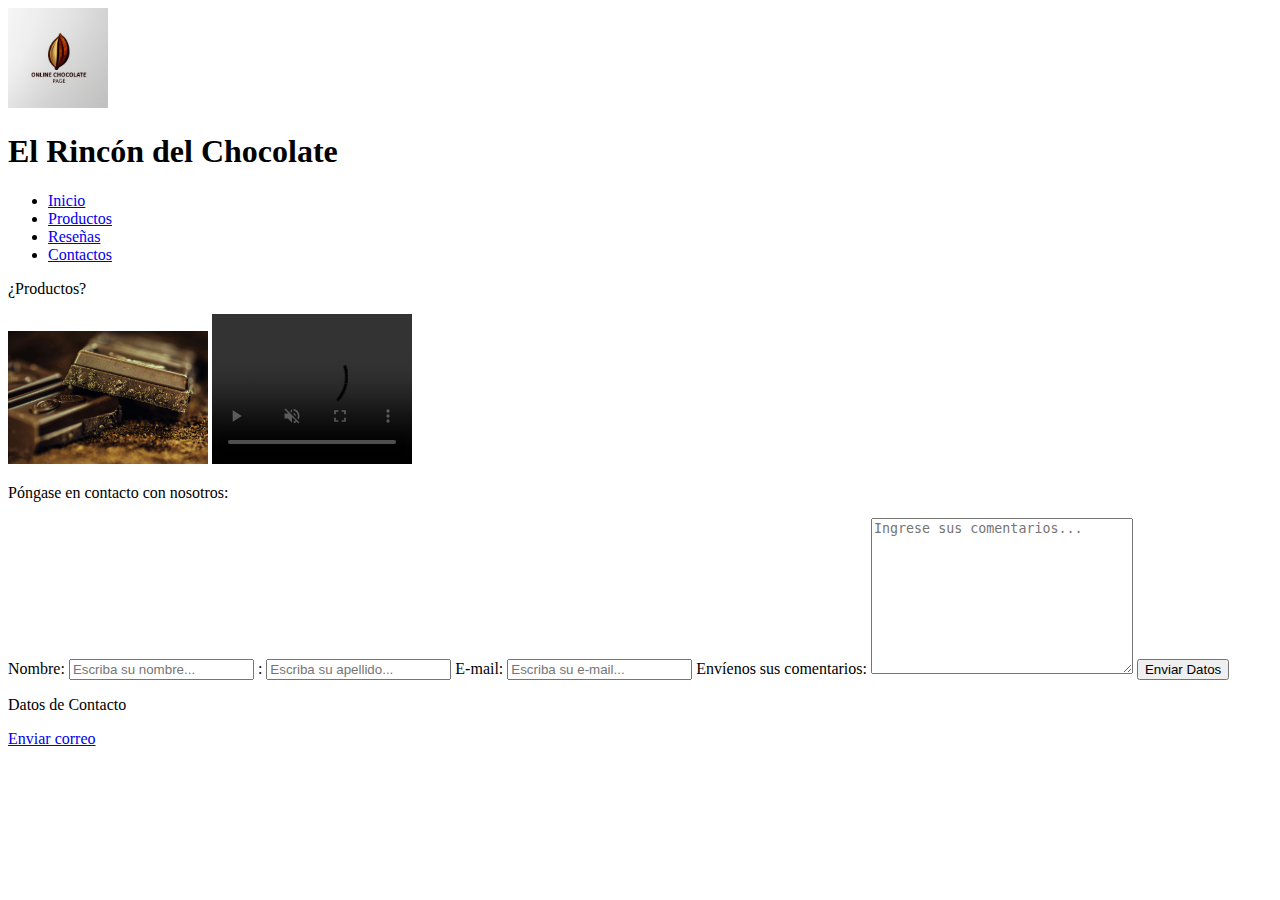
==== index.html @ e7f04e7f "Commint de Inicio en local" ====
<!DOCTYPE html>
<html lang="es">
	<head>
		<meta charset="UTF-8" />
		<meta name="viewport" content="width=device-width, initial-scale=1.0" />
        <meta http-equiv="X-UA-Compatible" content="ie=edge" />
		<title>El Rincón del Chocolate</title>
		<link rel="shortcut icon" href="img/favicon.ico" type="image/x-icon">
		<link rel="stylesheet" href="css/styles.css">
	</head>
	<body>
		<header>
			<img src="img/logo.png" class="logo" alt="nuestro_logo"/>
			<h1><strong>El Rincón del Chocolate</strong></h1>
		</header>
		<nav>
			<ul>
				<li><a href="index.html" target="_blank">Inicio</a></li>
				<li><a href="productos.html" target="_blank">Productos</a></li>
				<li><a href="reseñas.html" target="_blank">Reseñas</a></li>
				<li><a href="contacto.html" target="_blank">Contactos</a></li>
			</ul>
		</nav>
		<main>
			<section>
				<p>¿Productos?</p>
				<img src="img/producto01.jpg" class="img_producto" alt="producto01">
				<video class="video_inicio" src="https://videos.pexels.com/video-files/7012967/7012967-hd_1080_1350_25fps.mp4" alt="video_fabricación" controls autoplay loop muted preload></video>
			</section>
			<!-- Formularios -->
			<form action="" method="POST">
                <p>Póngase en contacto con nosotros:</p>
                <label for="nombre">Nombre:
                    <input id="nombre" name="nombre" type="text" placeholder="Escriba su nombre..."/>
                </label>
                <label for="apellido">:
                    <input id="apellido" name="apellido" type="text" placeholder="Escriba su apellido..."/>
                </label>
                <label for="email">E-mail:
                    <input id="email" name="email" type="email" placeholder="Escriba su e-mail..."/>
                </label>
                <label for="comentario">Envíenos sus comentarios:
                    <textarea name="comentario" id="comentario" cols="30" rows="10" placeholder="Ingrese sus comentarios..."></textarea>
                </label>
                <!--Botón de envío-->
                <input type="submit" value="Enviar Datos">
			</form>
		</main>
		<footer>
            <p>Datos de Contacto</p>
            <a href="mailto:info@ejemplo.com?subject=Contacto">Enviar correo</a>
		</footer>
	</body>
</html>
---- css/styles.css ----
* {

}

.logo {
    width: 100px;
}

.img_producto {
    width: 200px;
}

.video_inicio {
    width: 200px;
}
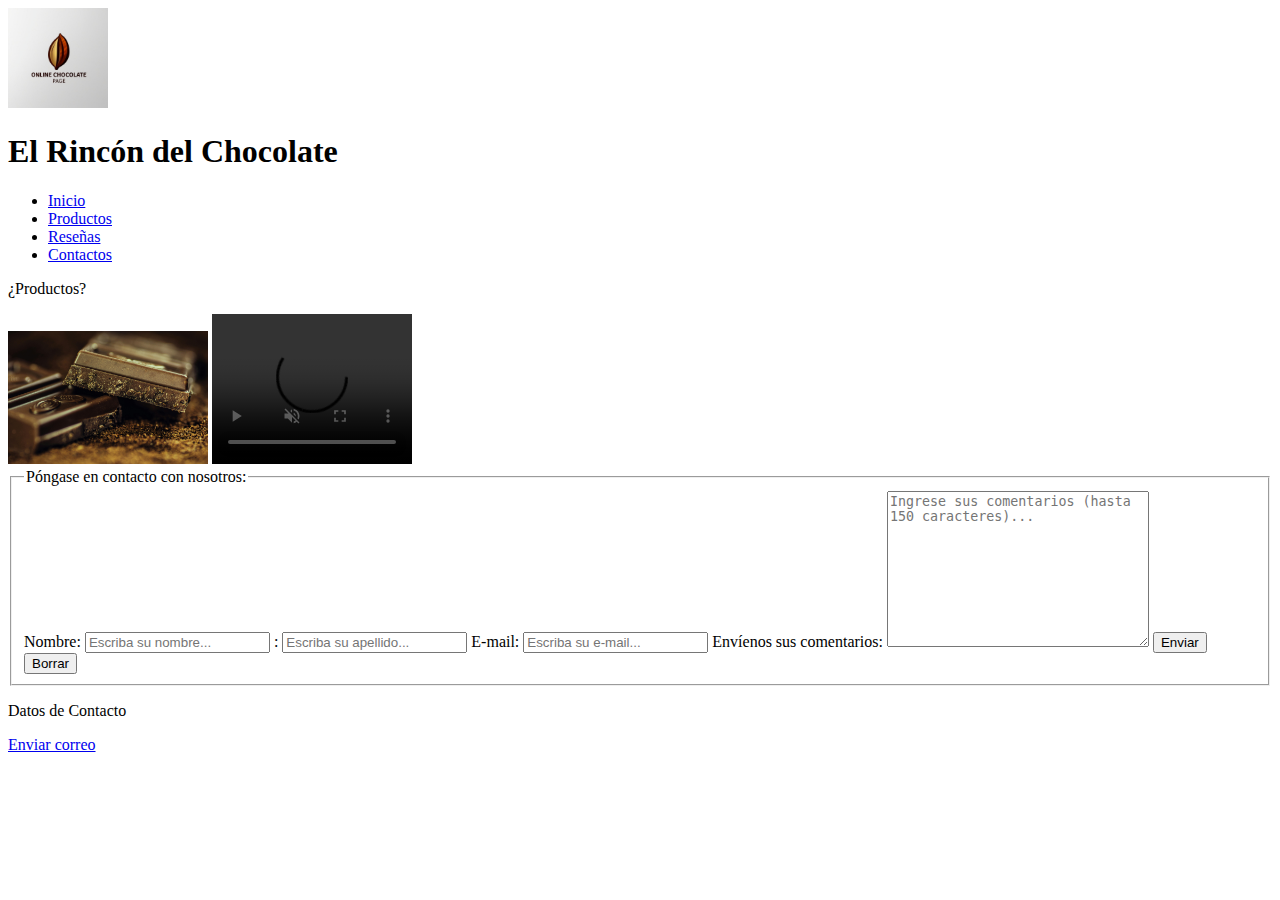
==== commit 30cd4e30: "Se modifico formulario agregando un fieldset" ====
--- a/index.html
+++ b/index.html
@@ -28,22 +28,25 @@
 				<video class="video_inicio" src="https://videos.pexels.com/video-files/7012967/7012967-hd_1080_1350_25fps.mp4" alt="video_fabricación" controls autoplay loop muted preload></video>
 			</section>
 			<!-- Formularios -->
-			<form action="" method="POST">
-                <p>Póngase en contacto con nosotros:</p>
-                <label for="nombre">Nombre:
-                    <input id="nombre" name="nombre" type="text" placeholder="Escriba su nombre..."/>
-                </label>
-                <label for="apellido">:
-                    <input id="apellido" name="apellido" type="text" placeholder="Escriba su apellido..."/>
-                </label>
-                <label for="email">E-mail:
-                    <input id="email" name="email" type="email" placeholder="Escriba su e-mail..."/>
-                </label>
-                <label for="comentario">Envíenos sus comentarios:
-                    <textarea name="comentario" id="comentario" cols="30" rows="10" placeholder="Ingrese sus comentarios..."></textarea>
-                </label>
-                <!--Botón de envío-->
-                <input type="submit" value="Enviar Datos">
+			<form action="" method="POST" target="_blank" >
+				<fieldset>
+					<legend>Póngase en contacto con nosotros:</legend>
+					<label for="nombre">Nombre:
+						<input id="nombre" name="nombre" type="text" placeholder="Escriba su nombre..."/>
+					</label>
+					<label for="apellido">:
+						<input id="apellido" name="apellido" type="text" placeholder="Escriba su apellido..."/>
+					</label>
+					<label for="email">E-mail:
+						<input id="email" name="email" type="email" placeholder="Escriba su e-mail..."/>
+					</label>
+					<label for="comentario">Envíenos sus comentarios:
+						<textarea name="comentario" id="comentario" cols="30" rows="10" maxlength="150" placeholder="Ingrese sus comentarios (hasta 150 caracteres)..."></textarea>
+					</label>
+					<!--Botones de envío y borrado-->
+					<input type="submit" value="Enviar">
+					<input type="reset" value="Borrar">
+				</fieldset>
 			</form>
 		</main>
 		<footer>
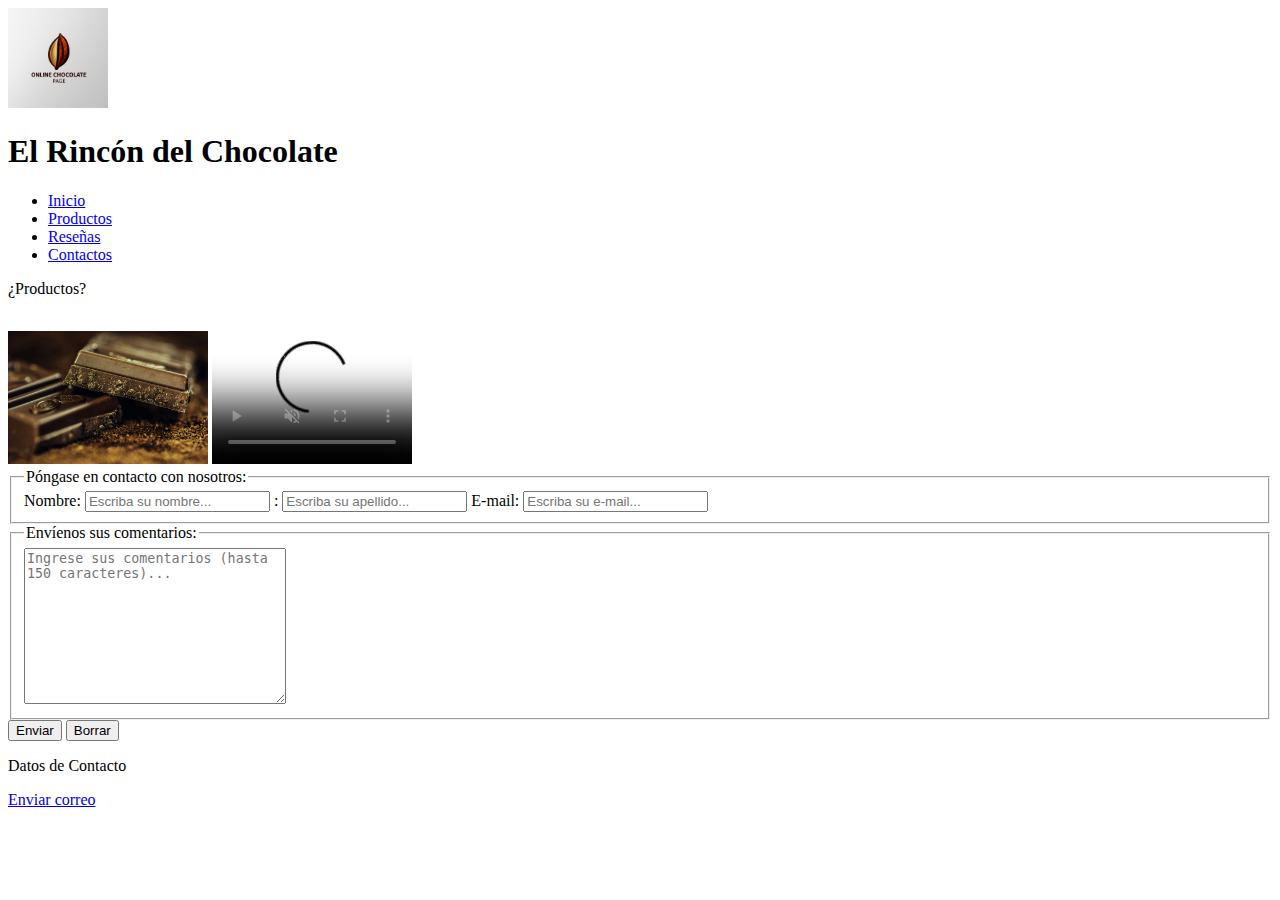
==== commit 7d61d8b6: "Agregados subtítulos a video" ====
--- a/index.html
+++ b/index.html
@@ -24,8 +24,12 @@
 		<main>
 			<section>
 				<p>¿Productos?</p>
-				<img src="img/producto01.jpg" class="img_producto" alt="producto01">
-				<video class="video_inicio" src="https://videos.pexels.com/video-files/7012967/7012967-hd_1080_1350_25fps.mp4" alt="video_fabricación" controls autoplay loop muted preload></video>
+				<img src="img/producto01.jpg" class="img_producto" alt="imagen_producto">
+				<video class="video_inicio" poster="preview.jpg" alt="video_fabricación" controls autoplay loop muted preload>
+					<source src="https://videos.pexels.com/video-files/7012967/7012967-hd_1080_1350_25fps.mp4" type="video/mp4">
+					<track src="sub/subtitulos.vtt" kind="subtitles" srclang="es" label="Español">
+					Tu navegador no soporta la reproducción de video.
+				</video>
 			</section>
 			<!-- Formularios -->
 			<form action="" method="POST" target="_blank" >
@@ -40,13 +44,14 @@
 					<label for="email">E-mail:
 						<input id="email" name="email" type="email" placeholder="Escriba su e-mail..."/>
 					</label>
-					<label for="comentario">Envíenos sus comentarios:
-						<textarea name="comentario" id="comentario" cols="30" rows="10" maxlength="150" placeholder="Ingrese sus comentarios (hasta 150 caracteres)..."></textarea>
-					</label>
-					<!--Botones de envío y borrado-->
-					<input type="submit" value="Enviar">
-					<input type="reset" value="Borrar">
 				</fieldset>
+				<fieldset>
+					<legend>Envíenos sus comentarios:</legend>
+					<textarea name="comentario" id="comentario" cols="30" rows="10" maxlength="150" placeholder="Ingrese sus comentarios (hasta 150 caracteres)..."></textarea>
+				</fieldset>
+				<!--Botones de envío y borrado-->
+				<input type="submit" value="Enviar">
+				<input type="reset" value="Borrar">
 			</form>
 		</main>
 		<footer>
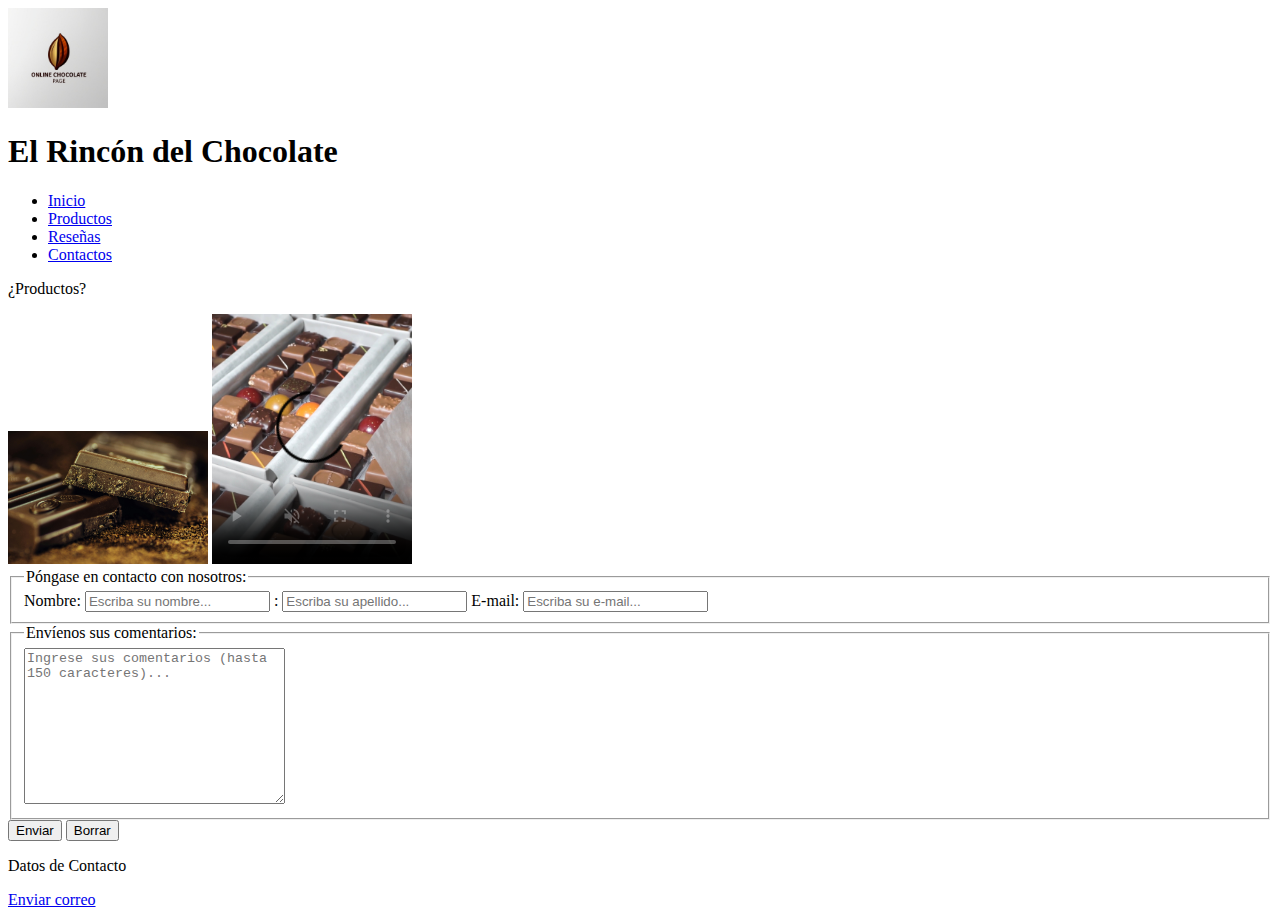
==== commit 4a03f979: "Agregada imagen preview a video" ====
--- a/index.html
+++ b/index.html
@@ -25,7 +25,7 @@
 			<section>
 				<p>¿Productos?</p>
 				<img src="img/producto01.jpg" class="img_producto" alt="imagen_producto">
-				<video class="video_inicio" poster="preview.jpg" alt="video_fabricación" controls autoplay loop muted preload>
+				<video class="video_inicio" poster="img/preview.jpg" alt="video_fabricación" controls autoplay loop muted preload>
 					<source src="https://videos.pexels.com/video-files/7012967/7012967-hd_1080_1350_25fps.mp4" type="video/mp4">
 					<track src="sub/subtitulos.vtt" kind="subtitles" srclang="es" label="Español">
 					Tu navegador no soporta la reproducción de video.
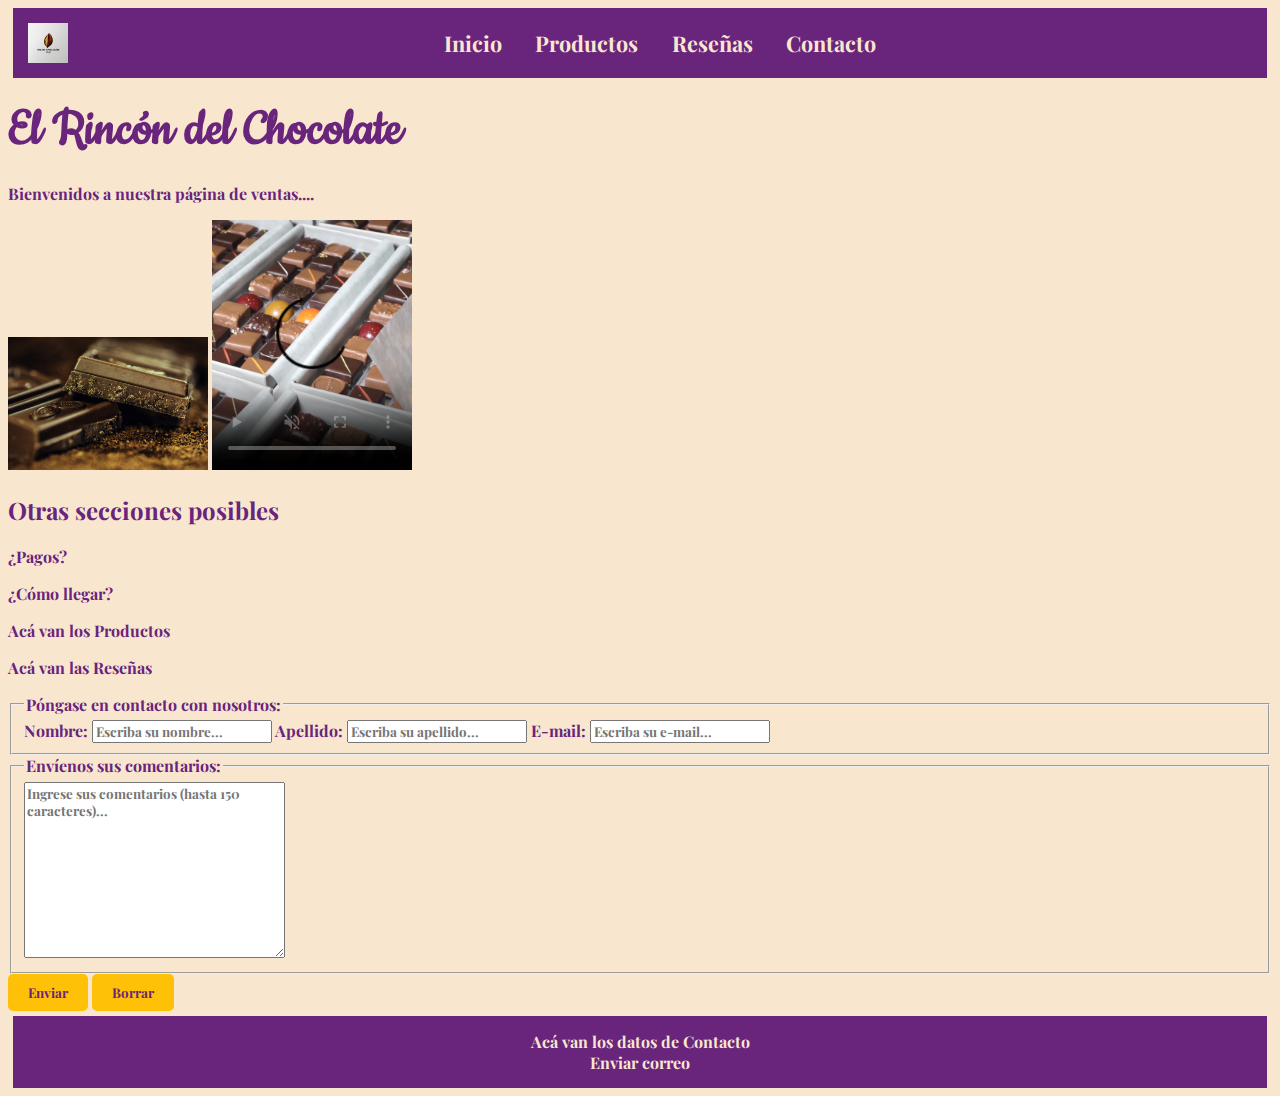
==== commit 4a82ade7: "Algunos cambios HTML. Varios cambios CSS: Colores, fuentes, organizacion y comentarios." ====
--- a/index.html
+++ b/index.html
@@ -1,62 +1,95 @@
 <!DOCTYPE html>
 <html lang="es">
+	<!-- Cabecera del Documento -->
 	<head>
 		<meta charset="UTF-8" />
 		<meta name="viewport" content="width=device-width, initial-scale=1.0" />
-        <meta http-equiv="X-UA-Compatible" content="ie=edge" />
+		<meta http-equiv="X-UA-Compatible" content="ie=edge" />
+		<!-- Título de la Página y Favicon-->
 		<title>El Rincón del Chocolate</title>
-		<link rel="shortcut icon" href="img/favicon.ico" type="image/x-icon">
-		<link rel="stylesheet" href="css/styles.css">
+		<link rel="shortcut icon" href="img/favicon.ico" type="image/x-icon" />
+		<!-- Archivo hoja de Estilos -->
+		<link rel="stylesheet" href="css/styles.css" />
 	</head>
+	<!-- Cuerpo del Documento -->
 	<body>
+		<!-- Encabezado de la Página-->
 		<header>
-			<img src="img/logo.png" class="logo" alt="nuestro_logo"/>
-			<h1><strong>El Rincón del Chocolate</strong></h1>
+			<!-- Barra de Menu -->
+			<nav class="cinta">
+				<img id="logo-nav" src="img/logo.png" alt="nuestro_logo" />
+				<ul class="lista-nav">
+					<li><a href="#inicio">Inicio</a></li>
+					<li><a href="#productos">Productos</a></li>
+					<li><a href="#reseñas">Reseñas</a></li>
+					<li><a href="#contacto">Contacto</a></li>
+				</ul>
+			</nav>
+			<!-- Título Principal -->
+			<h1>
+				<strong id="titulo-principal">El Rincón del Chocolate</strong>
+			</h1>
+			<p>Bienvenidos a nuestra página de ventas....</p>
 		</header>
-		<nav>
-			<ul>
-				<li><a href="index.html" target="_blank">Inicio</a></li>
-				<li><a href="productos.html" target="_blank">Productos</a></li>
-				<li><a href="reseñas.html" target="_blank">Reseñas</a></li>
-				<li><a href="contacto.html" target="_blank">Contactos</a></li>
-			</ul>
-		</nav>
+		<!-- Sección Principal -->
 		<main>
-			<section>
-				<p>¿Productos?</p>
-				<img src="img/producto01.jpg" class="img_producto" alt="imagen_producto">
-				<video class="video_inicio" poster="img/preview.jpg" alt="video_fabricación" controls autoplay loop muted preload>
-					<source src="https://videos.pexels.com/video-files/7012967/7012967-hd_1080_1350_25fps.mp4" type="video/mp4">
-					<track src="sub/subtitulos.vtt" kind="subtitles" srclang="es" label="Español">
+			<section id="inicio">
+				<img src="img/producto01.jpg" class="img-producto" alt="imagen-producto" />
+				<video id="video-inicio" poster="img/preview.jpg" alt="video-fabricación" controls autoplay loop muted preload>
+					<source src="https://videos.pexels.com/video-files/7012967/7012967-hd_1080_1350_25fps.mp4" type="video/mp4" />
+					<track src="sub/subtitulos.vtt" kind="subtitles" srclang="es" label="Español" default />
 					Tu navegador no soporta la reproducción de video.
 				</video>
 			</section>
-			<!-- Formularios -->
-			<form action="" method="POST" target="_blank" >
-				<fieldset>
-					<legend>Póngase en contacto con nosotros:</legend>
-					<label for="nombre">Nombre:
-						<input id="nombre" name="nombre" type="text" placeholder="Escriba su nombre..."/>
-					</label>
-					<label for="apellido">:
-						<input id="apellido" name="apellido" type="text" placeholder="Escriba su apellido..."/>
-					</label>
-					<label for="email">E-mail:
-						<input id="email" name="email" type="email" placeholder="Escriba su e-mail..."/>
-					</label>
-				</fieldset>
-				<fieldset>
-					<legend>Envíenos sus comentarios:</legend>
-					<textarea name="comentario" id="comentario" cols="30" rows="10" maxlength="150" placeholder="Ingrese sus comentarios (hasta 150 caracteres)..."></textarea>
-				</fieldset>
-				<!--Botones de envío y borrado-->
-				<input type="submit" value="Enviar">
-				<input type="reset" value="Borrar">
-			</form>
+			<section>
+				<h2>Otras secciones posibles</h2>
+				<p>¿Pagos?</p>
+				<p>¿Cómo llegar?</p>
+			</section>
+			<section id="productos">
+				<p>Acá van los Productos</p>
+			</section>
+			<section id="reseñas">
+				<p>Acá van las Reseñas</p>
+			</section>
+			<section id="contacto">
+				<!-- Formulario de Contacto -->
+				<form action="https://formspree.io/f/xovqrzyw" method="POST" target="_blank">
+					<fieldset>
+						<legend>Póngase en contacto con nosotros:</legend>
+						<label for="nombre"
+							>Nombre:
+							<input id="nombre" name="nombre" type="text" placeholder="Escriba su nombre..." />
+						</label>
+						<label for="apellido"
+							>Apellido:
+							<input id="apellido" name="apellido" type="text" placeholder="Escriba su apellido..." />
+						</label>
+						<label for="email"
+							>E-mail:
+							<input id="email" name="email" type="email" placeholder="Escriba su e-mail..." />
+						</label>
+					</fieldset>
+					<fieldset>
+						<legend>Envíenos sus comentarios:</legend>
+						<textarea
+							name="comentario"
+							id="comentario"
+							cols="30"
+							rows="10"
+							maxlength="150"
+							placeholder="Ingrese sus comentarios (hasta 150 caracteres)..."
+						></textarea>
+					</fieldset>
+					<!--Botones de envío y borrado-->
+					<input type="submit" class="boton" value="Enviar" />
+					<input type="reset" class="boton" value="Borrar" />
+				</form>
+			</section>
 		</main>
-		<footer>
-            <p>Datos de Contacto</p>
-            <a href="mailto:info@ejemplo.com?subject=Contacto">Enviar correo</a>
+		<footer class="cinta texto-centrado">
+			<address>Acá van los datos de Contacto</address>
+			<a href="mailto:info@ejemplo.com?subject=Contacto">Enviar correo</a>
 		</footer>
 	</body>
 </html>
--- a/css/styles.css
+++ b/css/styles.css
@@ -1,15 +1,130 @@
-* {
+/****************************
+* Configuraciones Iniciales *
+****************************/
 
+/* Importamos las fuentes embebidas de Google que vamos a utilizar */
+@import url("https://fonts.googleapis.com/css2?family=Cookie&family=Playfair+Display:ital,wght@0,400..900;1,400..900&display=swap");
+
+/* Definimos variables globales para el uso de colores personalizados y de las fuentes importadas */
+:root {
+	/* Variables de Color */
+	--color-principal: #69247c;
+	--color-secundario: #da498d;
+	--color-resaltado: #ffc107;
+	--color-atenuado: #fac67a;
+	--color-fondo: #f9e6cf;
+	/* Variables de Fuente */
+	--playfair-display: "Playfair Display", serif;
+	--cookie-regular: "Cookie", serif;
 }
 
-.logo {
-    width: 100px;
+/*************************
+* Estilos de Uso General *
+*************************/
+
+* {
+	font-family: var(--playfair-display);
+	font-weight: bold;
+	font-style: normal;
 }
 
-.img_producto {
-    width: 200px;
+/* Clase para dar aspecto estilizado tanto al <nav> como al <footer> */
+.cinta {
+	background-color: var(--color-principal);
+	color: var(--color-fondo);
+	padding: 15px;
+	margin: 5px;
 }
 
-.video_inicio {
-    width: 200px;
-}+/* Damos un estilo moderno a los enlaces de la clase .cinta*/
+.cinta a {
+	text-decoration: none;
+	color: var(--color-fondo);
+}
+
+.cinta a:hover {
+	color: var(--color-resaltado);
+}
+
+.cinta a:active {
+	color: var(--color-secundario);
+}
+
+/* Estilos para el texto */
+.texto-centrado {
+	text-align: center;
+}
+
+/* Estilos imágenes */
+
+.img-producto {
+	width: 200px;
+}
+
+/* Estilos botones */
+.boton {
+	background-color: var(--color-resaltado);
+	color: var(--color-principal);
+	border: none;
+	padding: 10px 20px;
+	border-radius: 5px;
+	cursor: pointer;
+}
+
+.boton:hover {
+	background-color: var(--color-atenuado);
+}
+
+/*****************
+* Estilos Cuerpo *
+*****************/
+body {
+	background-color: var(--color-fondo);
+	color: var(--color-principal);
+}
+
+/*************************
+* Estilos Sección Header *
+*************************/
+
+/* Usamos flexbox en el <nav> para acomodar el logo y los enlaces */
+nav {
+	display: flex;
+	justify-content: center;
+	align-items: center;
+}
+
+/* Tamaño del logo que aparece en el <nav> */
+#logo-nav {
+	height: 40px;
+}
+
+/* Damos un estilo moderno a la lista de enlaces de navegación */
+.lista-nav {
+	display: flex;
+	justify-content: center;
+	list-style: none;
+	margin: 0;
+	padding: 0;
+	font-size: 1.35rem;
+	gap: 2.1rem;
+	flex: 1;
+}
+
+/* Título de la Marca */
+#titulo-principal {
+	font-family: var(--cookie-regular);
+	font-weight: bold;
+	font-style: normal;
+	font-size: 3.5rem;
+}
+
+/*
+* AGREGAR SECCION
+*/
+#video-inicio {
+	width: 200px;
+}
+
+
+
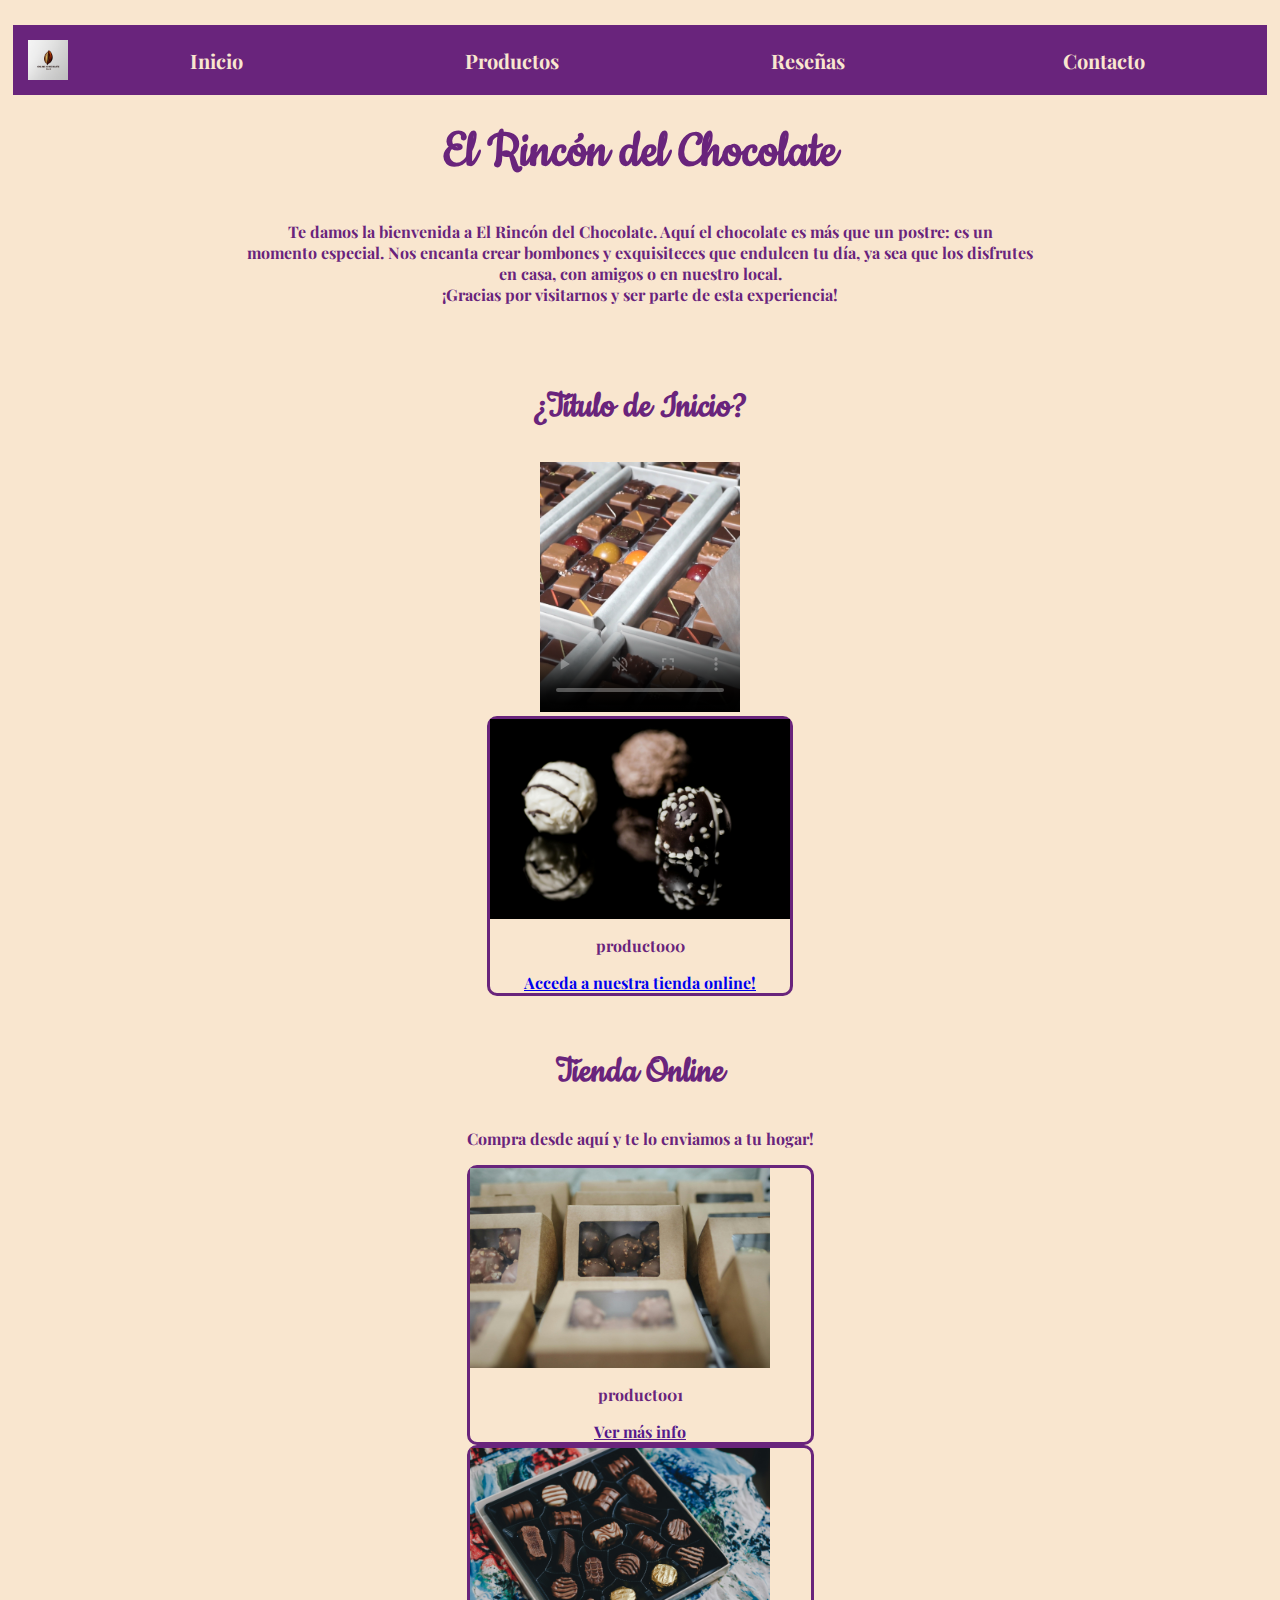
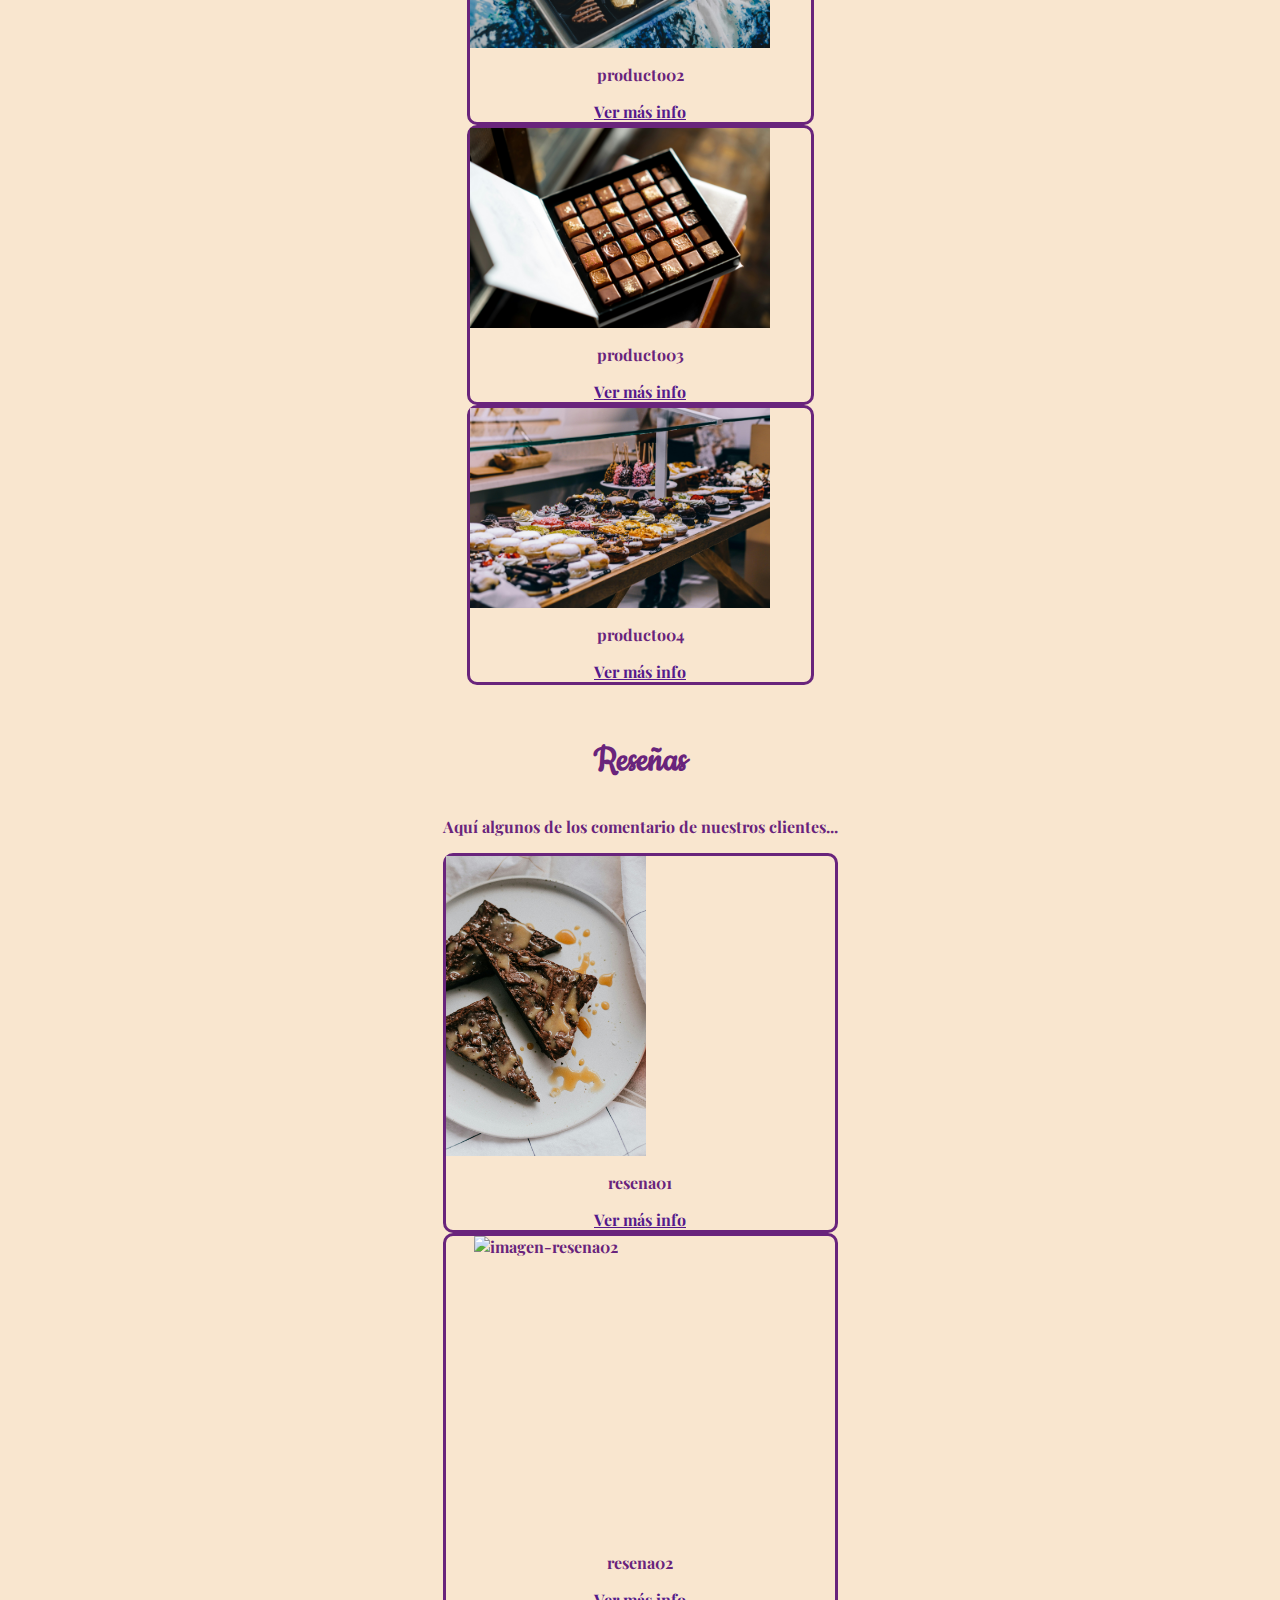
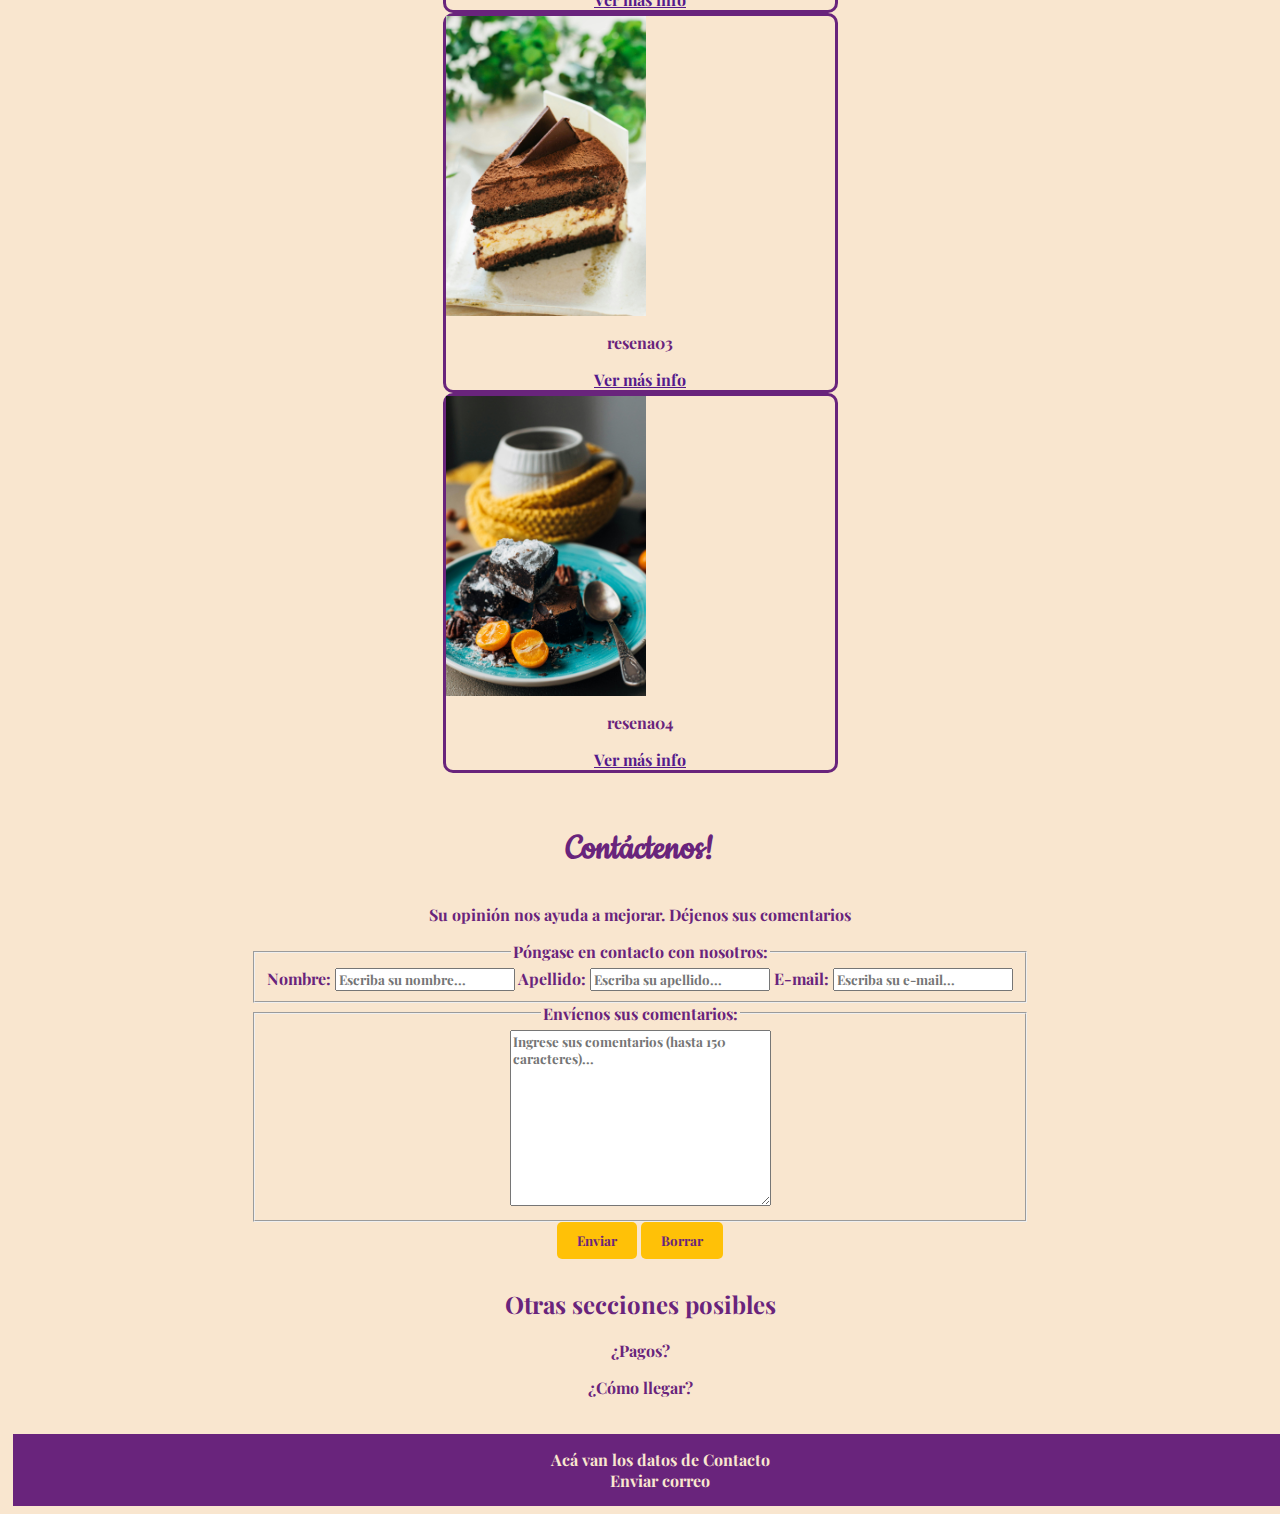
==== commit 212e8d1a: "Se dio estructura a secciones y tarjetas" ====
--- a/index.html
+++ b/index.html
@@ -11,48 +11,129 @@
 		<!-- Archivo hoja de Estilos -->
 		<link rel="stylesheet" href="css/styles.css" />
 	</head>
+
 	<!-- Cuerpo del Documento -->
 	<body>
+
 		<!-- Encabezado de la Página-->
-		<header>
+		<header class="seccion">
+
 			<!-- Barra de Menu -->
 			<nav class="cinta">
 				<img id="logo-nav" src="img/logo.png" alt="nuestro_logo" />
-				<ul class="lista-nav">
+				<ul class="lista-nav texto-centrado">
 					<li><a href="#inicio">Inicio</a></li>
 					<li><a href="#productos">Productos</a></li>
 					<li><a href="#reseñas">Reseñas</a></li>
 					<li><a href="#contacto">Contacto</a></li>
 				</ul>
 			</nav>
+
 			<!-- Título Principal -->
 			<h1>
 				<strong id="titulo-principal">El Rincón del Chocolate</strong>
 			</h1>
-			<p>Bienvenidos a nuestra página de ventas....</p>
+			<p id="parrafo-bienvenida">
+				Te damos la bienvenida a <em>El Rincón del Chocolate</em>. Aquí el chocolate es más que un postre: es un<br>
+				momento especial. Nos encanta crear bombones y exquisiteces que endulcen tu día, ya sea que los disfrutes<br>
+				en casa, con amigos o en nuestro local.<br>
+				¡Gracias por visitarnos y ser parte de esta experiencia!
+			</p>
 		</header>
+
 		<!-- Sección Principal -->
-		<main>
-			<section id="inicio">
-				<img src="img/producto01.jpg" class="img-producto" alt="imagen-producto" />
-				<video id="video-inicio" poster="img/preview.jpg" alt="video-fabricación" controls autoplay loop muted preload>
+		<main class="seccion">
+
+			<!-- Subsección Inicio -->
+			<section id="inicio" class="subseccion">
+				<h2 class="titulo-secundario">¿Título de Inicio?</h2>
+				<video id="video-inicio" poster="img/preview.jpg" alt="video-fabricación" loading="lazy" controls autoplay loop muted preload>
 					<source src="https://videos.pexels.com/video-files/7012967/7012967-hd_1080_1350_25fps.mp4" type="video/mp4" />
 					<track src="sub/subtitulos.vtt" kind="subtitles" srclang="es" label="Español" default />
 					Tu navegador no soporta la reproducción de video.
 				</video>
+				<div class="tarjeta-producto">
+					<div class="contenedor-img-producto">
+						<img src="img/imagen-producto00.jpg" alt="imagen-producto00" />
+					</div>
+					<p>producto00</p>
+					<a href="#productos">Acceda a nuestra tienda online!</a>
+				</div>
 			</section>
-			<section>
-				<h2>Otras secciones posibles</h2>
-				<p>¿Pagos?</p>
-				<p>¿Cómo llegar?</p>
+
+			<!-- Subsección Productos-->
+			<section id="productos" class= subseccion>
+				<h2 class="titulo-secundario">Tienda Online</h2>
+				<p>Compra desde aquí y te lo enviamos a tu hogar!</p>
+				<div class="tarjeta-producto">
+					<div class="contenedor-img-producto">
+						<img src="img/imagen-producto01.jpg" alt="imagen-producto01" />
+					</div>
+					<p>producto01</p>
+					<a href="">Ver más info</a>
+				</div>
+				<div class="tarjeta-producto">
+					<div class="contenedor-img-producto">
+						<img src="img/imagen-producto02.jpg" alt="imagen-producto02" />
+					</div>
+					<p>producto02</p>
+					<a href="">Ver más info</a>
+				</div>
+				<div class="tarjeta-producto">
+					<div class="contenedor-img-producto">
+						<img src="img/imagen-producto03.jpg" alt="imagen-producto03" />
+					</div>
+					<p>producto03</p>
+					<a href="">Ver más info</a>
+				</div>
+				<div class="tarjeta-producto">
+					<div class="contenedor-img-producto">
+						<img src="img/imagen-producto04.jpg" alt="imagen-producto04" />
+					</div>
+					<p>producto04</p>
+					<a href="">Ver más info</a>
+				</div>
 			</section>
-			<section id="productos">
-				<p>Acá van los Productos</p>
+
+			<!-- Subsección Reseñas -->
+			<section id="reseñas" class="subseccion">
+				<h2 class="titulo-secundario">Reseñas</h2>
+				<p>Aquí algunos de los comentario de nuestros clientes...</p>
+				<div class="tarjeta-resena">
+					<div class="contenedor-img-resena">
+						<img src="img/imagen-resena01.jpg" alt="imagen-resena01" />
+					</div>
+					<p>resena01</p>
+					<a href="">Ver más info</a>
+				</div>
+				<div class="tarjeta-resena">
+					<div class="contenedor-img-resena">
+						<img src="img/imagen-resena02.jpg" alt="imagen-resena02" />
+					</div>
+					<p>resena02</p>
+					<a href="">Ver más info</a>
+				</div>
+				<div class="tarjeta-resena">
+					<div class="contenedor-img-resena">
+						<img src="img/imagen-resena03.jpg" alt="imagen-resena03" />
+					</div>
+					<p>resena03</p>
+					<a href="">Ver más info</a>
+				</div>
+				<div class="tarjeta-resena">
+					<div class="contenedor-img-resena">
+						<img src="img/imagen-resena04.jpg" alt="imagen-resena04" />
+					</div>
+					<p>resena04</p>
+					<a href="">Ver más info</a>
+				</div>
 			</section>
-			<section id="reseñas">
-				<p>Acá van las Reseñas</p>
-			</section>
-			<section id="contacto">
+			
+			<!-- Subsección Contactos-->
+			<section id="contacto" class="subseccion">
+				<h2 class="titulo-secundario">Contáctenos!</h2>
+				<p>Su opinión nos ayuda a mejorar. Déjenos sus comentarios</p>
+
 				<!-- Formulario de Contacto -->
 				<form action="https://formspree.io/f/xovqrzyw" method="POST" target="_blank">
 					<fieldset>
@@ -86,8 +167,16 @@
 					<input type="reset" class="boton" value="Borrar" />
 				</form>
 			</section>
+
+			<section>
+				<h2>Otras secciones posibles</h2>
+				<p>¿Pagos?</p>
+				<p>¿Cómo llegar?</p>
+			</section>
 		</main>
-		<footer class="cinta texto-centrado">
+
+		<!-- Sección Footer-->
+		<footer class="seccion cinta texto-centrado ">
 			<address>Acá van los datos de Contacto</address>
 			<a href="mailto:info@ejemplo.com?subject=Contacto">Enviar correo</a>
 		</footer>
--- a/css/styles.css
+++ b/css/styles.css
@@ -28,10 +28,25 @@
 	font-style: normal;
 }
 
+/* Clases de uso general para las secciones principales y sus subsecciones */
+.seccion {
+	display: flex;
+	flex-direction: column;
+	justify-content: center;
+	align-items: center;
+	margin: 20px;
+	text-align: center;
+}
+
+.subseccion {
+	margin: 10px;
+}
+
 /* Clase para dar aspecto estilizado tanto al <nav> como al <footer> */
 .cinta {
 	background-color: var(--color-principal);
 	color: var(--color-fondo);
+	width: 100%;
 	padding: 15px;
 	margin: 5px;
 }
@@ -53,12 +68,6 @@
 /* Estilos para el texto */
 .texto-centrado {
 	text-align: center;
-}
-
-/* Estilos imágenes */
-
-.img-producto {
-	width: 200px;
 }
 
 /* Estilos botones */
@@ -87,28 +96,39 @@
 * Estilos Sección Header *
 *************************/
 
-/* Usamos flexbox en el <nav> para acomodar el logo y los enlaces */
+/* Usamos flexbox en el <nav> para acomodar el logo y como la lista de enlaces */
 nav {
 	display: flex;
 	justify-content: center;
 	align-items: center;
+	height: 40px;
 }
 
-/* Tamaño del logo que aparece en el <nav> */
+/* Acomodamos el tamaño del logo al alto del contenido del <nav> */
 #logo-nav {
 	height: 40px;
 }
 
-/* Damos un estilo moderno a la lista de enlaces de navegación */
+/* Damos un estilo moderno a la lista de enlaces de navegación y usamos flex para distribuirlos */
 .lista-nav {
+	/*
 	display: flex;
+	flex-wrap: wrap;
 	justify-content: center;
+	align-content: space-evenly;
+	*/
+	display: grid;
+	grid-template-columns: repeat(auto-fit, minmax(7rem, 1fr));
 	list-style: none;
 	margin: 0;
 	padding: 0;
-	font-size: 1.35rem;
-	gap: 2.1rem;
-	flex: 1;
+	font-size: 1.25rem;
+	/*gap: 2.1rem;*/
+	flex: 1; /* Para que ocupe el ancho restante del contenedor padre */
+}
+
+/* ¿Agregamos margenes a derecha e izquierda de los ítems de la lista de navegación? */
+.lista-nav li {
 }
 
 /* Título de la Marca */
@@ -119,9 +139,56 @@
 	font-size: 3.5rem;
 }
 
-/*
-* AGREGAR SECCION
-*/
+/***********************
+* Estilos Sección Main *
+***********************/
+
+#parrafo-bienvenida {
+	max-width: 800px;
+}
+
+.titulo-secundario {
+	font-family: var(--cookie-regular);
+	font-weight: bold;
+	font-style: normal;
+	font-size: 2.5rem;
+}
+
+.tarjeta-producto,
+.tarjeta-resena {
+	border: var(--color-principal) solid 3px;
+	border-radius: 10px;
+}
+
+/*************************************************************
+* Las siguientes dos clases son contenedores para limitar el *
+* tamaño de las imágenes y "recortarlas" sin deformación     *
+*************************************************************/
+
+/* Clase contenedores images de producto */
+.contenedor-img-producto {
+    width: 300px;
+    height: 200px;
+    overflow: hidden; /* Esconde los excedentes de la imagen */
+}
+
+/* Clase contenedores images de reseña */
+.contenedor-img-resena {
+    width:  200px;
+    height: 300px;
+    overflow: hidden; /* Esconde los excedentes de la imagen */
+}
+
+/* Ajustamos las imágenes para que cubran todo el espacio disponible */
+.contenedor-img-producto img,
+.contenedor-img-resena img {
+	width: 100%;
+    height: 100%;
+    object-fit: cover; /* Ajusta la imagen al espacio sin deformarla */
+}
+
+/* Estilos video */
+
 #video-inicio {
 	width: 200px;
 }
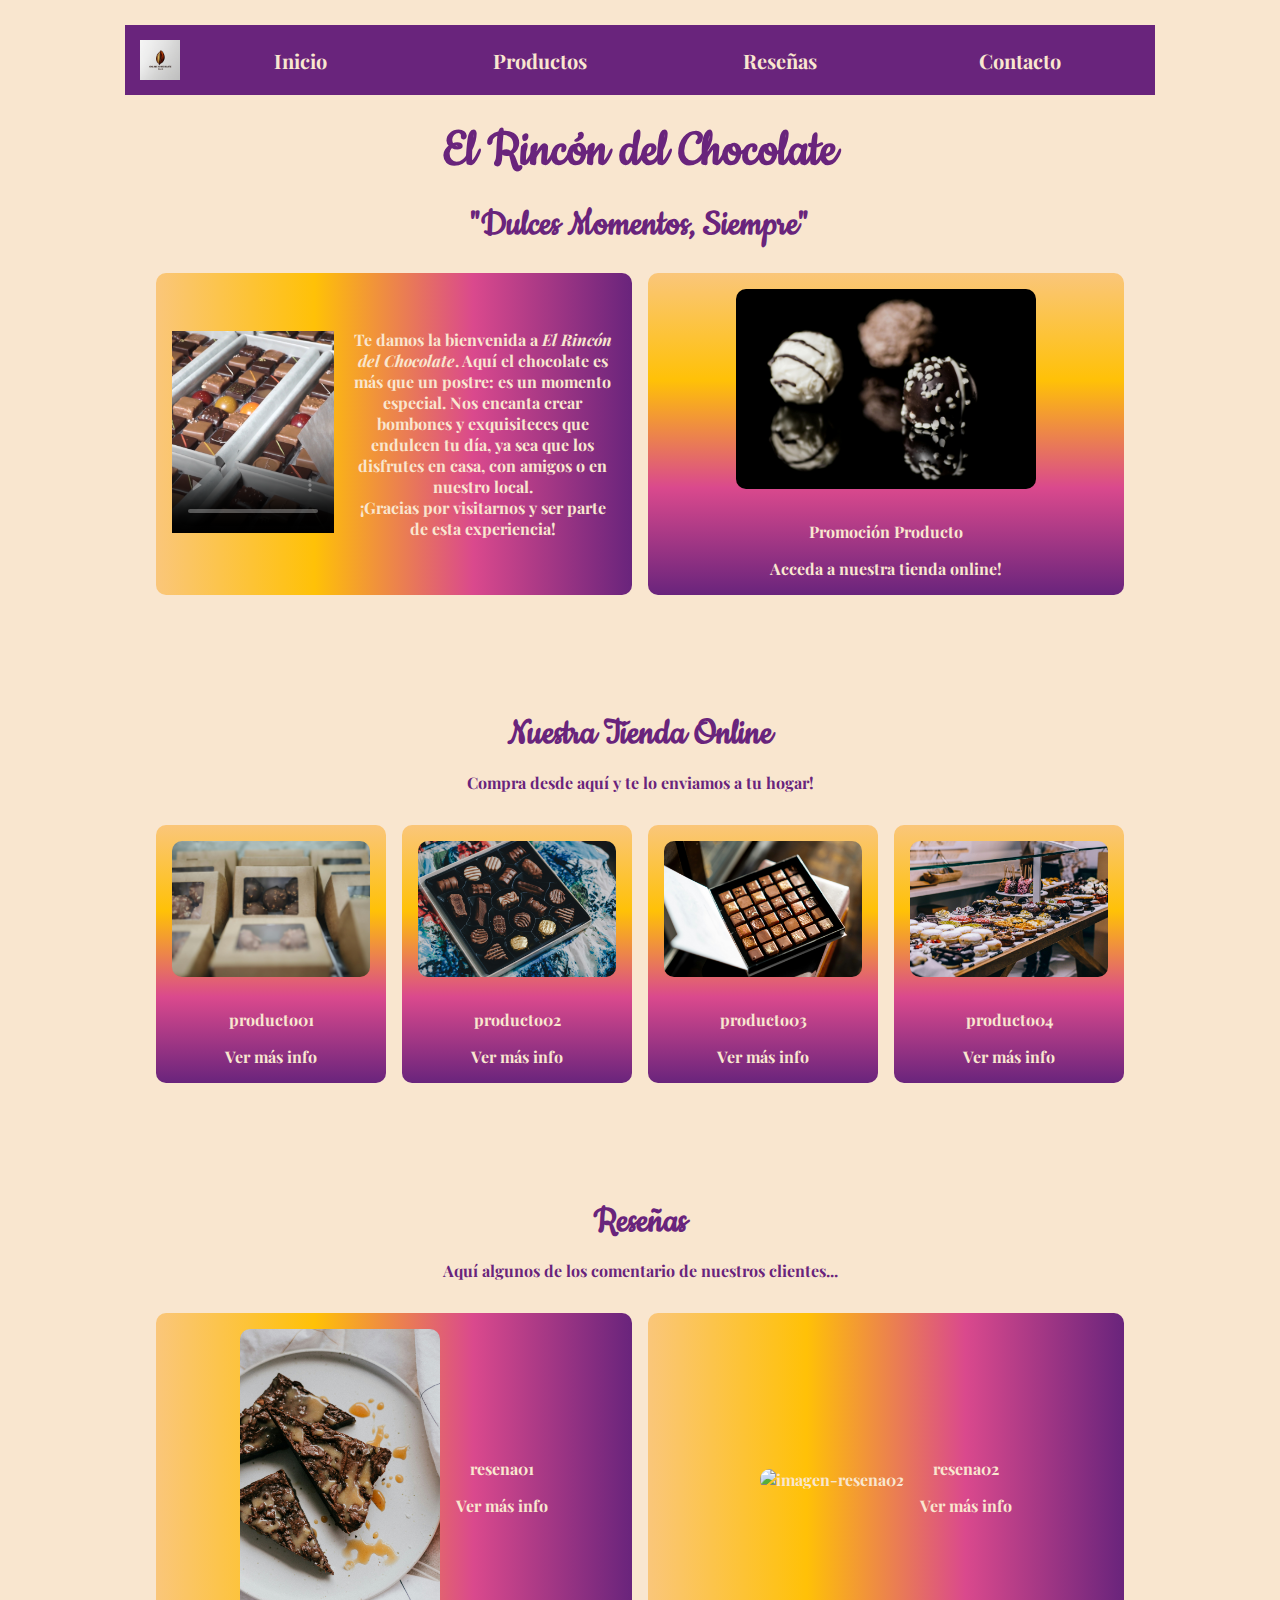
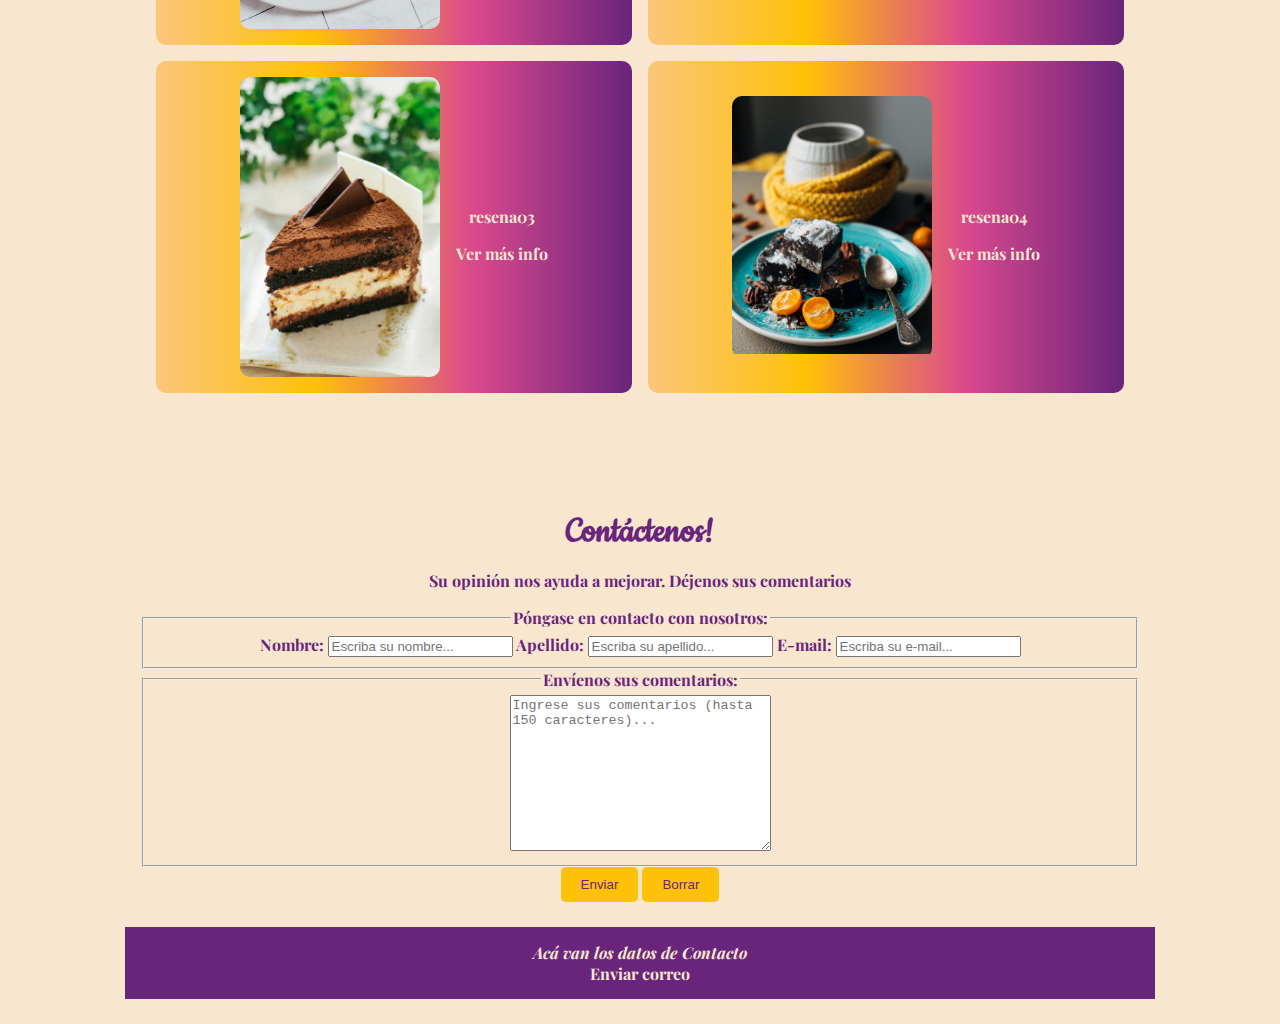
==== commit 36b724df: "Modificadas secciones productos, resenas; agregados containers de tarjetas; varios cambios CSS" ====
--- a/index.html
+++ b/index.html
@@ -1,13 +1,16 @@
 <!DOCTYPE html>
 <html lang="es">
+
 	<!-- Cabecera del Documento -->
 	<head>
 		<meta charset="UTF-8" />
 		<meta name="viewport" content="width=device-width, initial-scale=1.0" />
 		<meta http-equiv="X-UA-Compatible" content="ie=edge" />
+
 		<!-- Título de la Página y Favicon-->
 		<title>El Rincón del Chocolate</title>
 		<link rel="shortcut icon" href="img/favicon.ico" type="image/x-icon" />
+
 		<!-- Archivo hoja de Estilos -->
 		<link rel="stylesheet" href="css/styles.css" />
 	</head>
@@ -22,115 +25,151 @@
 			<nav class="cinta">
 				<img id="logo-nav" src="img/logo.png" alt="nuestro_logo" />
 				<ul class="lista-nav texto-centrado">
-					<li><a href="#inicio">Inicio</a></li>
-					<li><a href="#productos">Productos</a></li>
-					<li><a href="#reseñas">Reseñas</a></li>
-					<li><a href="#contacto">Contacto</a></li>
+					<li><a href="#seccion-inicio">Inicio</a></li>
+					<li><a href="#seccion-productos">Productos</a></li>
+					<li><a href="#seccion-reseñas">Reseñas</a></li>
+					<li><a href="#seccion-contacto">Contacto</a></li>
 				</ul>
 			</nav>
 
 			<!-- Título Principal -->
-			<h1>
-				<strong id="titulo-principal">El Rincón del Chocolate</strong>
+			<h1 id="titulo-principal">
+				<strong>El Rincón del Chocolate</strong>
 			</h1>
-			<p id="parrafo-bienvenida">
-				Te damos la bienvenida a <em>El Rincón del Chocolate</em>. Aquí el chocolate es más que un postre: es un<br>
-				momento especial. Nos encanta crear bombones y exquisiteces que endulcen tu día, ya sea que los disfrutes<br>
-				en casa, con amigos o en nuestro local.<br>
-				¡Gracias por visitarnos y ser parte de esta experiencia!
-			</p>
 		</header>
 
 		<!-- Sección Principal -->
 		<main class="seccion">
 
 			<!-- Subsección Inicio -->
-			<section id="inicio" class="subseccion">
-				<h2 class="titulo-secundario">¿Título de Inicio?</h2>
-				<video id="video-inicio" poster="img/preview.jpg" alt="video-fabricación" loading="lazy" controls autoplay loop muted preload>
-					<source src="https://videos.pexels.com/video-files/7012967/7012967-hd_1080_1350_25fps.mp4" type="video/mp4" />
-					<track src="sub/subtitulos.vtt" kind="subtitles" srclang="es" label="Español" default />
-					Tu navegador no soporta la reproducción de video.
-				</video>
-				<div class="tarjeta-producto">
-					<div class="contenedor-img-producto">
-						<img src="img/imagen-producto00.jpg" alt="imagen-producto00" />
-					</div>
-					<p>producto00</p>
-					<a href="#productos">Acceda a nuestra tienda online!</a>
+			<section id="seccion-inicio" class="subseccion">
+				<h2 class="titulo-secundario">"Dulces Momentos, Siempre"</h2>
+
+				<div class="tarjetas-resenas">
+					<div class="tarjeta-general tarjeta-resena">
+						<div class="contenedor-video">
+							<video id="video-inicio" poster="img/preview.jpg" alt="video-fabricación" loading="lazy" controls autoplay loop muted preload>
+								<source src="https://videos.pexels.com/video-files/7012967/7012967-hd_1080_1350_25fps.mp4" type="video/mp4" />
+								<track src="sub/subtitulos.vtt" kind="subtitles" srclang="es" label="Español" default />
+								Tu navegador no soporta la reproducción de video.
+							</video>
+						</div>
+						<div class="texto-resena">
+							<p id="parrafo-bienvenida">
+								Te damos la bienvenida a <em>El Rincón del Chocolate</em>. Aquí el chocolate es más que un postre: es un
+								momento especial. Nos encanta crear bombones y exquisiteces que endulcen tu día, ya sea que los disfrutes
+								en casa, con amigos o en nuestro local.<br>
+								¡Gracias por visitarnos y ser parte de esta experiencia!
+							</p>
+						</div>
+					</div>
+
+					<div class="tarjeta-general tarjeta-producto">
+						<div class="contenedor-img-producto">
+							<img src="img/imagen-producto00.jpg" alt="imagen-producto00" />
+						</div>
+						<div class="texto-producto">
+							<p>Promoción Producto</p>
+							<a href="#productos">Acceda a nuestra tienda online!</a>
+						</div>
+					</div>
 				</div>
 			</section>
 
 			<!-- Subsección Productos-->
-			<section id="productos" class= subseccion>
-				<h2 class="titulo-secundario">Tienda Online</h2>
+			<section id="seccion-productos" class="subseccion">
+				<h2 class="titulo-secundario">Nuestra Tienda Online</h2>
 				<p>Compra desde aquí y te lo enviamos a tu hogar!</p>
-				<div class="tarjeta-producto">
-					<div class="contenedor-img-producto">
-						<img src="img/imagen-producto01.jpg" alt="imagen-producto01" />
-					</div>
-					<p>producto01</p>
-					<a href="">Ver más info</a>
+
+				<!-- Contenedor de Tarjetas de Productos-->
+				<div class="tarjetas-productos">
+					<div class="tarjeta-general tarjeta-producto">
+						<div class="contenedor-img-producto">
+							<img src="img/imagen-producto01.jpg" alt="imagen-producto01" />
+						</div>
+						<div class="texto-producto">
+							<p>producto01</p>
+							<a href="#productos">Ver más info</a>
+						</div>
+					</div>
+					<div class="tarjeta-general tarjeta-producto">
+						<div class="contenedor-img-producto">
+							<img src="img/imagen-producto02.jpg" alt="imagen-producto02" />
+						</div>
+						<div class="texto-producto">
+							<p>producto02</p>
+							<a href="#productos">Ver más info</a>
+						</div>
+					</div>
+					<div class="tarjeta-general tarjeta-producto">
+						<div class="contenedor-img-producto">
+							<img src="img/imagen-producto03.jpg" alt="imagen-producto03" />
+						</div>
+						<div class="texto-producto">
+							<p>producto03</p>
+							<a href="#productos">Ver más info</a>
+						</div>
+					</div>
+					<div class="tarjeta-general tarjeta-producto">
+						<div class="contenedor-img-producto">
+							<img src="img/imagen-producto04.jpg" alt="imagen-producto04" />
+						</div>
+						<div class="texto-producto">
+							<p>producto04</p>
+							<a href="#productos">Ver más info</a>
+						</div>
+					</div>
 				</div>
-				<div class="tarjeta-producto">
-					<div class="contenedor-img-producto">
-						<img src="img/imagen-producto02.jpg" alt="imagen-producto02" />
-					</div>
-					<p>producto02</p>
-					<a href="">Ver más info</a>
-				</div>
-				<div class="tarjeta-producto">
-					<div class="contenedor-img-producto">
-						<img src="img/imagen-producto03.jpg" alt="imagen-producto03" />
-					</div>
-					<p>producto03</p>
-					<a href="">Ver más info</a>
-				</div>
-				<div class="tarjeta-producto">
-					<div class="contenedor-img-producto">
-						<img src="img/imagen-producto04.jpg" alt="imagen-producto04" />
-					</div>
-					<p>producto04</p>
-					<a href="">Ver más info</a>
-				</div>
 			</section>
 
 			<!-- Subsección Reseñas -->
-			<section id="reseñas" class="subseccion">
+			<section id="seccion-reseñas" class="subseccion">
 				<h2 class="titulo-secundario">Reseñas</h2>
 				<p>Aquí algunos de los comentario de nuestros clientes...</p>
-				<div class="tarjeta-resena">
-					<div class="contenedor-img-resena">
-						<img src="img/imagen-resena01.jpg" alt="imagen-resena01" />
-					</div>
-					<p>resena01</p>
-					<a href="">Ver más info</a>
-				</div>
-				<div class="tarjeta-resena">
-					<div class="contenedor-img-resena">
-						<img src="img/imagen-resena02.jpg" alt="imagen-resena02" />
-					</div>
-					<p>resena02</p>
-					<a href="">Ver más info</a>
-				</div>
-				<div class="tarjeta-resena">
-					<div class="contenedor-img-resena">
-						<img src="img/imagen-resena03.jpg" alt="imagen-resena03" />
-					</div>
-					<p>resena03</p>
-					<a href="">Ver más info</a>
-				</div>
-				<div class="tarjeta-resena">
-					<div class="contenedor-img-resena">
-						<img src="img/imagen-resena04.jpg" alt="imagen-resena04" />
-					</div>
-					<p>resena04</p>
-					<a href="">Ver más info</a>
+
+				<!-- Contenedor de Tarjetas de Reseñas-->
+				<div class="tarjetas-resenas">
+					<div class="tarjeta-general tarjeta-resena">
+						<div class="contenedor-img-resena">
+							<img src="img/imagen-resena01.jpg" alt="imagen-resena01" />
+						</div>
+						<div class="texto-resena">
+							<p>resena01</p>
+							<a href="">Ver más info</a>
+						</div>
+					</div>
+					<div class="tarjeta-general tarjeta-resena">
+						<div class="contenedor-img-resena">
+							<img src="img/imagen-resena02.jpg" alt="imagen-resena02" />
+						</div>
+						<div class="texto-resena">
+							<p>resena02</p>
+							<a href="">Ver más info</a>
+						</div>
+					</div>
+					<div class="tarjeta-general tarjeta-resena">
+						<div class="contenedor-img-resena">
+							<img src="img/imagen-resena03.jpg" alt="imagen-resena03" />
+						</div>
+						<div class="texto-resena">
+							<p>resena03</p>
+							<a href="">Ver más info</a>
+						</div>
+					</div>
+					<div class="tarjeta-general tarjeta-resena">
+						<div class="contenedor-img-resena">
+							<img src="img/imagen-resena04.jpg" alt="imagen-resena04" />
+						</div>
+						<div class="texto-resena">
+							<p>resena04</p>
+							<a href="">Ver más info</a>
+						</div>
+					</div>
 				</div>
 			</section>
 			
 			<!-- Subsección Contactos-->
-			<section id="contacto" class="subseccion">
+			<section id="seccion-contacto" class="subseccion">
 				<h2 class="titulo-secundario">Contáctenos!</h2>
 				<p>Su opinión nos ayuda a mejorar. Déjenos sus comentarios</p>
 
@@ -167,18 +206,14 @@
 					<input type="reset" class="boton" value="Borrar" />
 				</form>
 			</section>
-
-			<section>
-				<h2>Otras secciones posibles</h2>
-				<p>¿Pagos?</p>
-				<p>¿Cómo llegar?</p>
-			</section>
 		</main>
 
 		<!-- Sección Footer-->
-		<footer class="seccion cinta texto-centrado ">
-			<address>Acá van los datos de Contacto</address>
-			<a href="mailto:info@ejemplo.com?subject=Contacto">Enviar correo</a>
+		<footer class="seccion texto-centrado ">
+			<div class="cinta">
+				<address>Acá van los datos de Contacto</address>
+				<a href="mailto:info@ejemplo.com?subject=Contacto">Enviar correo</a>
+			</div>
 		</footer>
 	</body>
 </html>
--- a/css/styles.css
+++ b/css/styles.css
@@ -22,10 +22,18 @@
 * Estilos de Uso General *
 *************************/
 
+/* ¡BORRAR! */
 * {
+	/*border: black solid 1px;
+	/*font-family: var(--playfair-display);*/
+}
+
+body {
+	background-color: var(--color-fondo);
+	color: var(--color-principal);
 	font-family: var(--playfair-display);
 	font-weight: bold;
-	font-style: normal;
+	font-style: normal;	
 }
 
 /* Clases de uso general para las secciones principales y sus subsecciones */
@@ -34,21 +42,24 @@
 	flex-direction: column;
 	justify-content: center;
 	align-items: center;
-	margin: 20px;
+	max-width: 1000px;
+	margin: 20px auto;
+	padding: 0 20px;
 	text-align: center;
 }
 
 .subseccion {
-	margin: 10px;
+	margin: 0 10px;
+	width: 100%;
 }
 
 /* Clase para dar aspecto estilizado tanto al <nav> como al <footer> */
 .cinta {
 	background-color: var(--color-principal);
 	color: var(--color-fondo);
-	width: 100%;
 	padding: 15px;
 	margin: 5px;
+	width: 100%;
 }
 
 /* Damos un estilo moderno a los enlaces de la clase .cinta*/
@@ -84,14 +95,6 @@
 	background-color: var(--color-atenuado);
 }
 
-/*****************
-* Estilos Cuerpo *
-*****************/
-body {
-	background-color: var(--color-fondo);
-	color: var(--color-principal);
-}
-
 /*************************
 * Estilos Sección Header *
 *************************/
@@ -104,31 +107,20 @@
 	height: 40px;
 }
 
-/* Acomodamos el tamaño del logo al alto del contenido del <nav> */
+/* Le damos el mismo tamaño del contenido del <nav> al alto del logo, si bien flex los va a adaptar  */
 #logo-nav {
 	height: 40px;
 }
 
 /* Damos un estilo moderno a la lista de enlaces de navegación y usamos flex para distribuirlos */
 .lista-nav {
-	/*
-	display: flex;
-	flex-wrap: wrap;
-	justify-content: center;
-	align-content: space-evenly;
-	*/
 	display: grid;
 	grid-template-columns: repeat(auto-fit, minmax(7rem, 1fr));
 	list-style: none;
 	margin: 0;
 	padding: 0;
 	font-size: 1.25rem;
-	/*gap: 2.1rem;*/
 	flex: 1; /* Para que ocupe el ancho restante del contenedor padre */
-}
-
-/* ¿Agregamos margenes a derecha e izquierda de los ítems de la lista de navegación? */
-.lista-nav li {
 }
 
 /* Título de la Marca */
@@ -137,45 +129,112 @@
 	font-weight: bold;
 	font-style: normal;
 	font-size: 3.5rem;
+	margin: 20px auto 0;
 }
 
 /***********************
 * Estilos Sección Main *
 ***********************/
-
-#parrafo-bienvenida {
-	max-width: 800px;
-}
 
 .titulo-secundario {
 	font-family: var(--cookie-regular);
 	font-weight: bold;
 	font-style: normal;
 	font-size: 2.5rem;
-}
-
-.tarjeta-producto,
+	margin: 0 auto 10px;
+}
+
+.subseccion {
+
+}
+
+.subseccion:not(#seccion-inicio) {
+	margin-top: 100px;
+}
+
+/* Contenedor de Tarjetas de Productos*/
+.tarjetas-productos {
+	display: grid;
+	grid-template-columns: repeat(4, 1fr);
+	padding: 1rem;
+	gap: 1rem;
+}
+
+.tarjetas-resenas {
+	display: grid;
+	grid-template-columns: repeat(2, 1fr);
+	padding: 1rem;
+	gap: 1rem;
+}
+
+@media (max-width: 768px) {
+    .tarjetas-productos {
+		grid-template-columns: repeat(2, 1fr);
+    }
+	.tarjetas-resenas {
+		grid-template-columns: repeat(1, 1fr);
+	}
+}
+
+
+/* Clase para aplicar estilos comunes a las tarjetas */
+.tarjeta-general {
+	display: flex;
+	justify-content: center;
+	align-items: center;
+	gap: 1rem;
+	border-radius: 10px;
+	padding: 1rem;
+	color: var(--color-fondo);
+}
+
+/* Clase para estilo de tarjetas de productos */
+.tarjeta-producto {
+	background: linear-gradient(var(--color-atenuado), var(--color-resaltado), var(--color-secundario), var(--color-principal));
+	flex-direction: column;
+}
+
+/* Clase para estilo de tarjetas de reseñas */
 .tarjeta-resena {
-	border: var(--color-principal) solid 3px;
-	border-radius: 10px;
-}
+	background: linear-gradient(90deg, var(--color-atenuado), var(--color-resaltado), var(--color-secundario), var(--color-principal));
+	flex-direction: row;
+}
+
+/* Enlace de las Tarjetas  */
+.tarjeta-general a {
+	text-decoration: none;
+	color: var(--color-fondo);
+}
+
+.tarjeta-general a:hover {
+	color: var(--color-resaltado);
+}
+
+.tarjeta-general a:active {
+	color: var(--color-secundario);
+}
+
 
 /*************************************************************
 * Las siguientes dos clases son contenedores para limitar el *
 * tamaño de las imágenes y "recortarlas" sin deformación     *
 *************************************************************/
 
-/* Clase contenedores images de producto */
+/* Clase contenedora de imágenes de productos */
 .contenedor-img-producto {
-    width: 300px;
-    height: 200px;
+    border-radius: 10px;
+	margin: 0 auto;
+	max-width: 300px;
+    max-height: 200px;
     overflow: hidden; /* Esconde los excedentes de la imagen */
 }
 
-/* Clase contenedores images de reseña */
+/* Clase contenedora de imágenes de reseñas */
 .contenedor-img-resena {
-    width:  200px;
-    height: 300px;
+	border-radius: 10px;
+	margin: auto 0;
+    max-width:  200px;
+    max-height: 300px;
     overflow: hidden; /* Esconde los excedentes de la imagen */
 }
 
@@ -189,9 +248,17 @@
 
 /* Estilos video */
 
+/* Vamos a dar al video un estilo similar al de las imágenes de las reseñas */
+.contenedor-video{
+	margin: auto 0;
+    max-width:  200px;
+    max-height: 300px;
+    overflow: hidden;
+}
+
+/* Ajustamos el video para que cubran todo el espacio disponible */
 #video-inicio {
-	width: 200px;
-}
-
-
-
+    width: 100%;
+    height: 100%;
+    object-fit: cover;
+}
